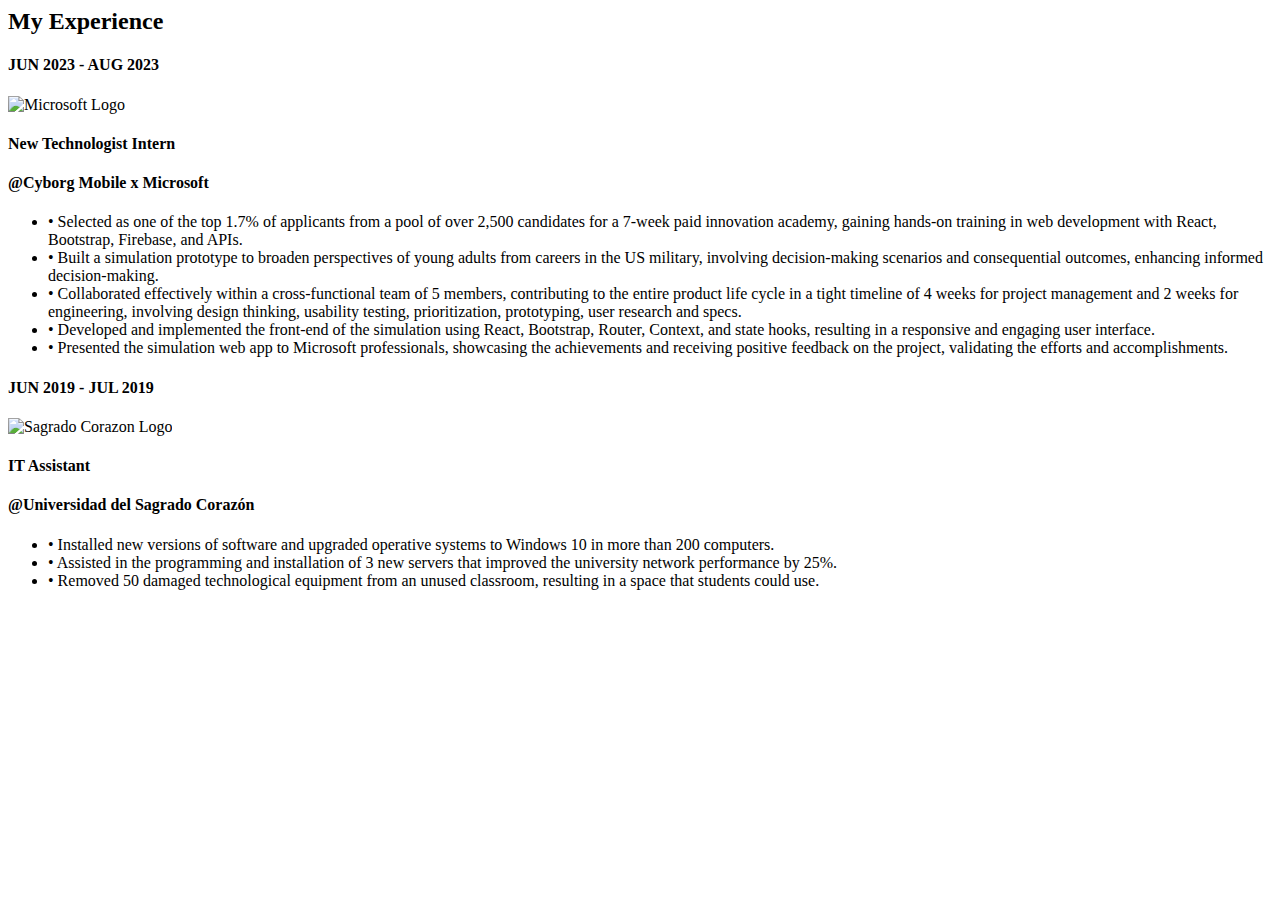
==== experience.html @ 066ad105 "Added files" ====
<html>
    <head>
        <meta charset="utf-8">
        <meta name="viewport" content="width=device-width">
        <title>Personal Website</title>
        <link href="experience.css" type="text/css" rel="stylesheet">
    </head>

<body>
    <experience id="experience">
        <div class="container-all-experience">
            <div>
                <h2>My Experience</h2>
                <div class="experience-one revealable">
                    <div class="container-info">
                        <div class="container-logo">
                            <h4 class="date">JUN 2023 - AUG 2023</h4>
                            <img src="images/microsoft.png" alt="Microsoft Logo">
                        </div>
                        <div class="info">
                            <div class="job-header"> 
                                <h4>New Technologist Intern</h4>
                                <h4 class="employeer">@Cyborg Mobile x Microsoft</h4>
                            </div>
                            <ul>
                                <li>• Selected as one of the top 1.7% of applicants from a pool of over 2,500 candidates for a 7-week paid innovation 
                                    academy, gaining hands-on training in web development with React, Bootstrap, Firebase, and APIs.</li>
                                <li>• Built a simulation prototype to broaden perspectives of young adults from careers in the US military, involving decision-making scenarios and consequential outcomes, enhancing informed decision-making.</li>
                                <li>• Collaborated effectively within a cross-functional team of 5 members, contributing to the entire product life cycle in a 
                                    tight timeline of 4 weeks for project management and 2 weeks for engineering, involving design thinking, usability 
                                    testing, prioritization, prototyping, user research and specs.</li>
                                <li>• Developed and implemented the front-end of the simulation using React, Bootstrap, Router, Context, and state hooks, 
                                    resulting in a responsive and engaging user interface.</li>
                                <li>• Presented the simulation web app to Microsoft professionals, showcasing the achievements and receiving positive 
                                    feedback on the project, validating the efforts and accomplishments.</li>
                            </ul>
                        </div>
                    </div>
                </div>
                <div class="experience-two revealable">
                    <div class="container-info">
                        <div class="container-logo">
                            <h4 class="date">JUN 2019 - JUL 2019</h4>
                            <img src="images/sagrado.png" alt="Sagrado Corazon Logo">
                        </div>
                        <div class="info">
                            <div class="job-header"> 
                                <h4>IT Assistant</h4>
                                <h4 class="employeer">@Universidad del Sagrado Corazón</h4>
                            </div>
                            <ul>
                                <li>• Installed new versions of software and upgraded operative systems to Windows 10 in more than 200 computers. </li>
                                <li>• Assisted in the programming and installation of 3 new servers that improved the university network performance by 25%. </li>
                                <li>• Removed 50 damaged technological equipment from an unused classroom, resulting in a space that students could use.</li>
                            </ul>
                        </div>
                    </div>
                </div>
            </div>
        </div>
    </experience>
</body>
</html>
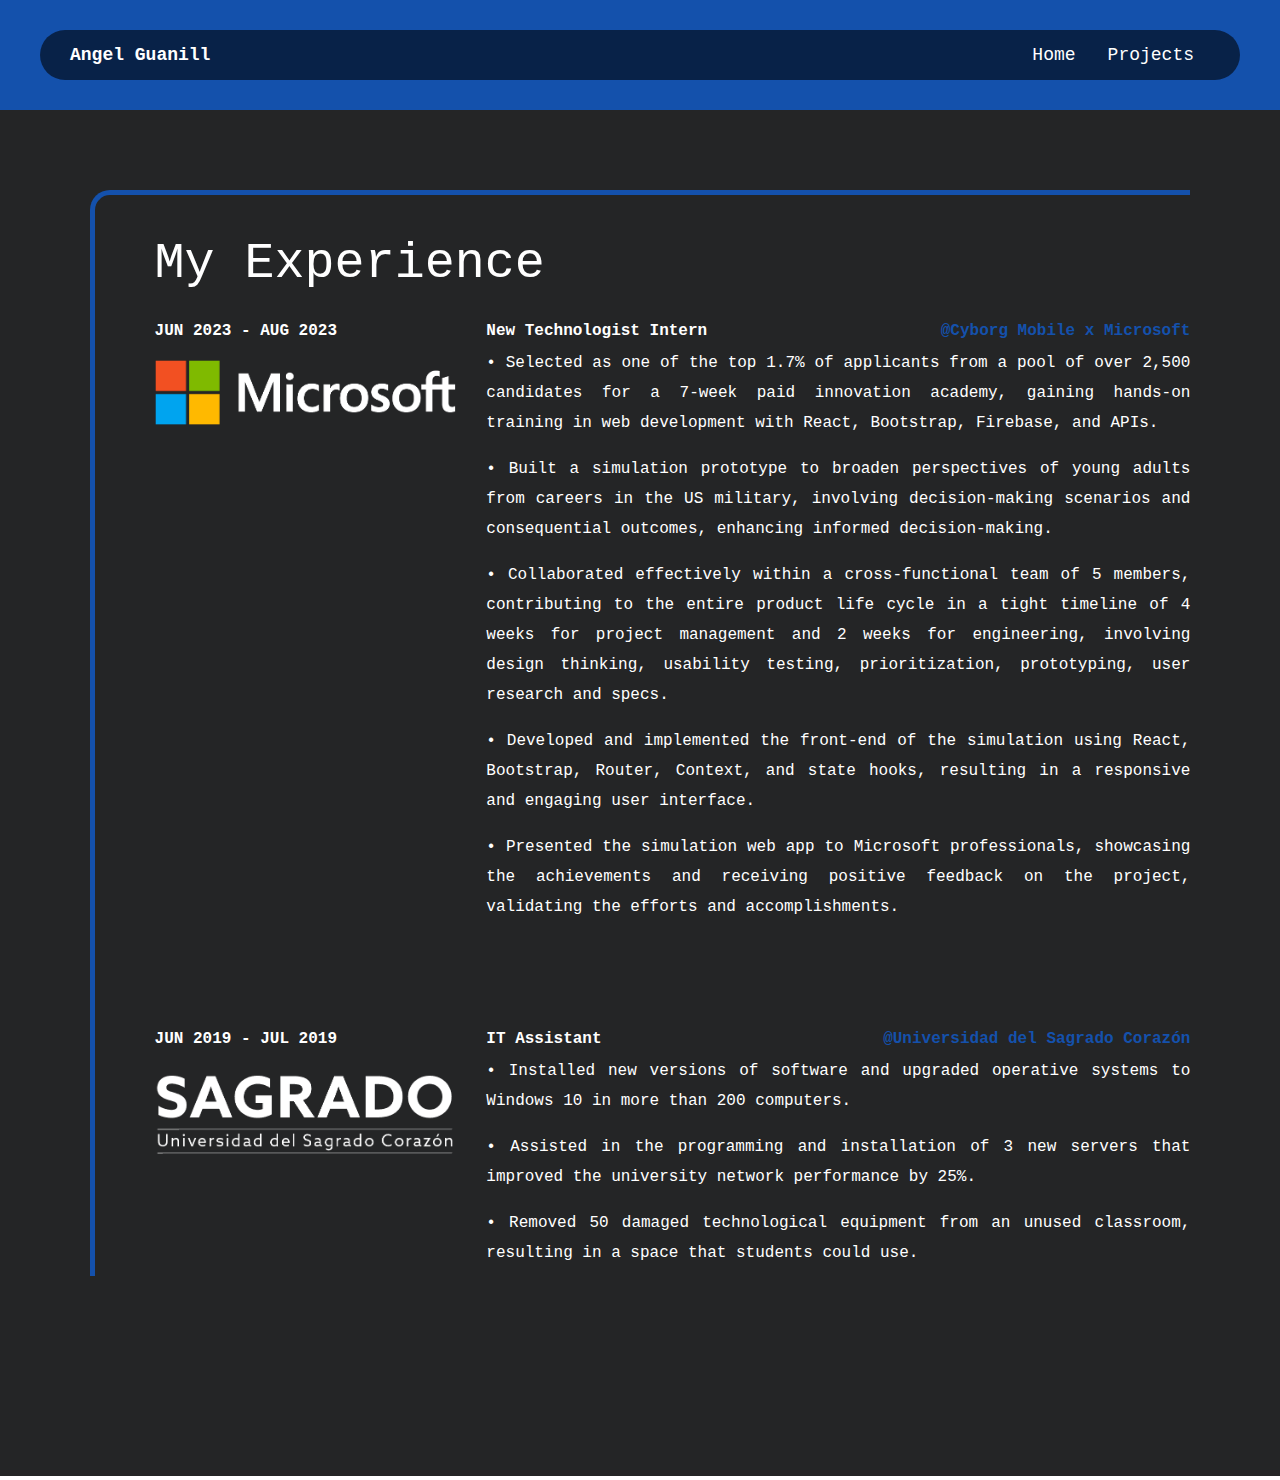
==== commit f2baeff7: "more changes" ====
--- a/experience.html
+++ b/experience.html
@@ -2,17 +2,25 @@
 <html>
     <head>
         <meta charset="utf-8">
-        <meta name="viewport" content="width=device-width">
         <title>Personal Website</title>
-        <link href="experience.css" type="text/css" rel="stylesheet">
+        <link href="index.css" type="text/css" rel="stylesheet">
     </head>
 
 <body>
-    <experience id="experience">
+    <div class="header">
+        <div class="links">
+            <h4 id="name">Angel Guanill</h4>
+            <ul>
+                <li><a href="./index.html">Home</a></li>
+                <li><a href="./projects.html">Projects</a></li>
+            </ul>
+        </div>
+    </div>
+    <div class="experience">
         <div class="container-all-experience">
             <div>
                 <h2>My Experience</h2>
-                <div class="experience-one revealable">
+                <div class="experience-one">
                     <div class="container-info">
                         <div class="container-logo">
                             <h4 class="date">JUN 2023 - AUG 2023</h4>
@@ -38,7 +46,7 @@
                         </div>
                     </div>
                 </div>
-                <div class="experience-two revealable">
+                <div class="experience-two">
                     <div class="container-info">
                         <div class="container-logo">
                             <h4 class="date">JUN 2019 - JUL 2019</h4>
@@ -59,6 +67,6 @@
                 </div>
             </div>
         </div>
-    </experience>
+    </div>
 </body>
 </html>--- a/index.css
+++ b/index.css
@@ -0,0 +1,385 @@
+/******All-HTML Style*****/
+* {
+    scroll-behavior: smooth;
+   margin:0;
+}
+
+/********Scrollbar style*********/
+::-webkit-scrollbar {
+  width: 10px;
+  background-color: #242526;
+}
+
+::-webkit-scrollbar-thumb {
+  background-color: rgba(0, 0, 0, 0.58);
+  border-radius: 50px;
+}
+
+
+
+/********Header styles***********/
+.header {
+  width: 100%;
+  background-color: #1451AC;
+  display: flex;
+  flex-direction: column;
+}
+
+.links {
+    margin: 30px 40px;
+    color: white;
+    font-family: 'IBM Plex Mono', monospace;
+    font-size: 18px;
+    display: flex;
+    justify-content: space-between;
+    align-items: center;
+    flex-wrap: wrap;
+    background-color: rgba(0, 0, 0, 0.58);
+    border-radius: 47px;
+    height: 53.px;
+    z-index: 2;
+}
+
+#name {
+  margin:10px 30px;
+}
+
+.links ul {
+  list-style-type: none;
+  padding: 0;
+  margin: 0 30px 0 0;
+  display: flex;
+  justify-content: space-around;
+}
+
+.links li {
+  padding: 15px 16px;
+  transition: transform .3s;
+}
+
+.links li:hover {
+  transform: translateX(10px);
+  cursor: pointer;
+}
+
+.links a {
+  color: inherit;
+  text-decoration: none;
+}
+
+.header2 {
+  display: flex;
+  justify-content: space-around;
+  margin: 0 50px;
+  flex-wrap: wrap;
+}
+
+.titles {
+  color: white;
+  font-family: 'IBM Plex Mono', monospace;
+  font-size: 54px;
+  z-index: 3;
+  padding-top: 160px;
+  padding-bottom: 40px;
+}
+
+.sub {
+  font-size: 46px;
+  font-weight: normal;
+}
+
+.image-container {
+  display: flex;
+}
+
+.image-container img {
+  height: 600px;
+  align-items: end;
+}
+
+.titles  h2 {
+  margin: 2px 0;
+}
+
+/********* About Section Styles **********/
+.summary {
+  padding-top: 100px;
+  width: 100%;
+  background-color: #242526;
+  display: flex;
+  flex-direction: column;
+  flex: 1;
+  color: white; 
+  font-family: 'IBM Plex Mono', monospace;
+  font-weight: normal;
+}
+
+.summary h2 {
+  margin-top: 60px;
+  display: inline-block;
+  font-size: 50px;
+  padding: 0 0 40px 7%;
+  font-weight: normal;
+}
+
+.summary p {
+  font-size: 24px;
+  padding: 0 12% 0;
+  text-align: justify;
+}
+
+.summary a {
+  background-color: #1451AC; 
+  font-size: 18px;
+  justify-content: center;
+  margin: 50px 12% 50px 78%;
+  border-radius: 30pt;
+  align-items: center;
+  height: 40px;
+  display: flex;
+  transition: transform .3s;
+  color: inherit;
+    text-decoration: none;
+}
+
+.summary a:hover{
+  transform: translatey(-10px);
+  background-color: #1451AC;
+  cursor: pointer;
+}
+
+/*****Projects Section Styles*******/
+.projects {
+  background-color: #242526;
+  display: flex;
+  flex-direction: column;
+  color: white;  
+  font-family: 'IBM Plex Mono', monospace;
+  padding: 80px 7% 80px;
+}
+
+.project1 {
+  padding: 40px;
+}
+
+.projects h2 {
+  font-weight: normal;
+  margin: 0px 0 10px;
+  font-size: 50px;
+  text-align: left;
+  padding: 30px 0 40px 30px;
+  width: 45%;
+  border-top: 4px solid #1451AC;
+  border-left: 4px solid #1451AC;
+
+}
+
+.projects .project-container {
+  display: flex;
+  justify-content: space-between;
+}
+
+.container-tech h3 {
+  text-align: center;
+  font-size: 30px;
+  padding: 30px 0;
+}
+
+.projects .info-container {
+  display: flex;
+}
+
+.number {
+  display: flex;
+  align-items: center;
+}
+
+.projects h1 {
+  color:#242526;
+  -webkit-text-stroke-width: 2px;
+  -webkit-text-stroke-color:#1451AC;
+  font-size: 90px;
+  padding-left: 60px;
+}
+
+.projects .container-footer, .container-footer div{
+  display: flex;
+  justify-content: space-between;
+}
+
+.projects .info-container img {
+  width: 70%;
+  height: fit-content;
+  border-radius: 20px;
+}
+
+.container-footer a {
+  margin-right: 10px;
+}
+
+.container-footer img {
+  height: 30px;
+}
+
+.container-footer img:hover {
+  opacity: 0.5;
+}
+
+.info-container p {
+  padding: 2%;
+  border-radius: 20px 0 0 20px;
+  height: auto;
+  
+  text-align: justify;
+  font-size: 1em;
+  flex-grow: 1; /* allow the p tag to grow and fill the available space */
+  flex-shrink: 1; /* allow the p tag to shrink if needed */
+  overflow: auto;
+}
+
+.container-footer {
+  padding-top: 10px;
+}
+
+
+/*****Technical Stack Styles*****/
+.technical {
+  background-color: #242526;
+  display: flex;
+  flex-direction: column;
+  color: white;  
+  font-family: 'IBM Plex Mono', monospace;
+  text-align: center;
+  padding: 80px 7% 200px;
+}
+
+.technical line {
+  background-color:#1451AC;
+  height: 4px;
+  width: 47%;
+  display: flex;
+  margin-bottom: 40px;
+}
+
+.technical h2{
+  font-weight: normal;
+  margin: 0px 0 10px;
+  font-size: 50px;
+  text-align: left;
+  padding-bottom: 40px;
+}
+
+.graphic img {
+  height: 350px;
+}
+
+.container-tech {
+  display: flex;
+  justify-content: space-between;
+  flex-wrap: wrap;
+}
+
+.skills {
+  width: auto;
+}
+
+.skills img {
+  height: 120px;
+  padding: 20px;
+}
+
+blockquote {
+    font-size: 20px;
+}
+
+
+
+/********Experience Styles*********/
+.experience{
+  background-color: #242526;
+  display: flex;
+  flex-direction: column;
+  color: white;  
+  font-family: 'IBM Plex Mono', monospace;
+  padding: 80px 7% 200px;
+}
+
+.experience line {
+  background-color:#1451AC;
+  height: 4px;
+  width: 75%;
+  display: flex;
+}
+
+.container-all-experience {
+  display: flex;
+  border-radius: 20px 0;
+    border-top: 5px solid #1451AC;
+    border-left: 5px solid #1451AC;
+    padding-left: 60px;
+}
+
+.experience vline {
+  background-color:#1451AC;
+  width: 4px;
+  display: flex;
+  margin-right: 50px;
+}
+
+.experience h2{
+  font-size: 50px;
+  font-weight: normal;
+  padding-top: 40px;
+}
+
+.container-logo {
+  text-align: right;
+  width: 30%;
+}
+
+.container-info{
+  display: flex;
+  gap: 30px;
+}
+
+.date {
+  text-align: left;
+}
+
+.job-header {
+  display: flex;
+  justify-content: space-between;
+}
+
+.employeer {
+  color:#1451AC;
+  text-align: right;
+}
+
+.experience .info {
+  width: 70%;
+}
+
+.experience img {
+  padding: 20px 0 0;
+  width: 100%;
+}
+
+.experience ul {
+  list-style-type: none;
+  padding:0;
+}
+
+.experience li {
+  padding: 8px 0;
+  line-height: 30px;
+  text-align: justify;
+}
+
+.experience-one {
+  padding-top: 30px;
+}
+
+.experience-two {
+  padding-top: 100px;
+}